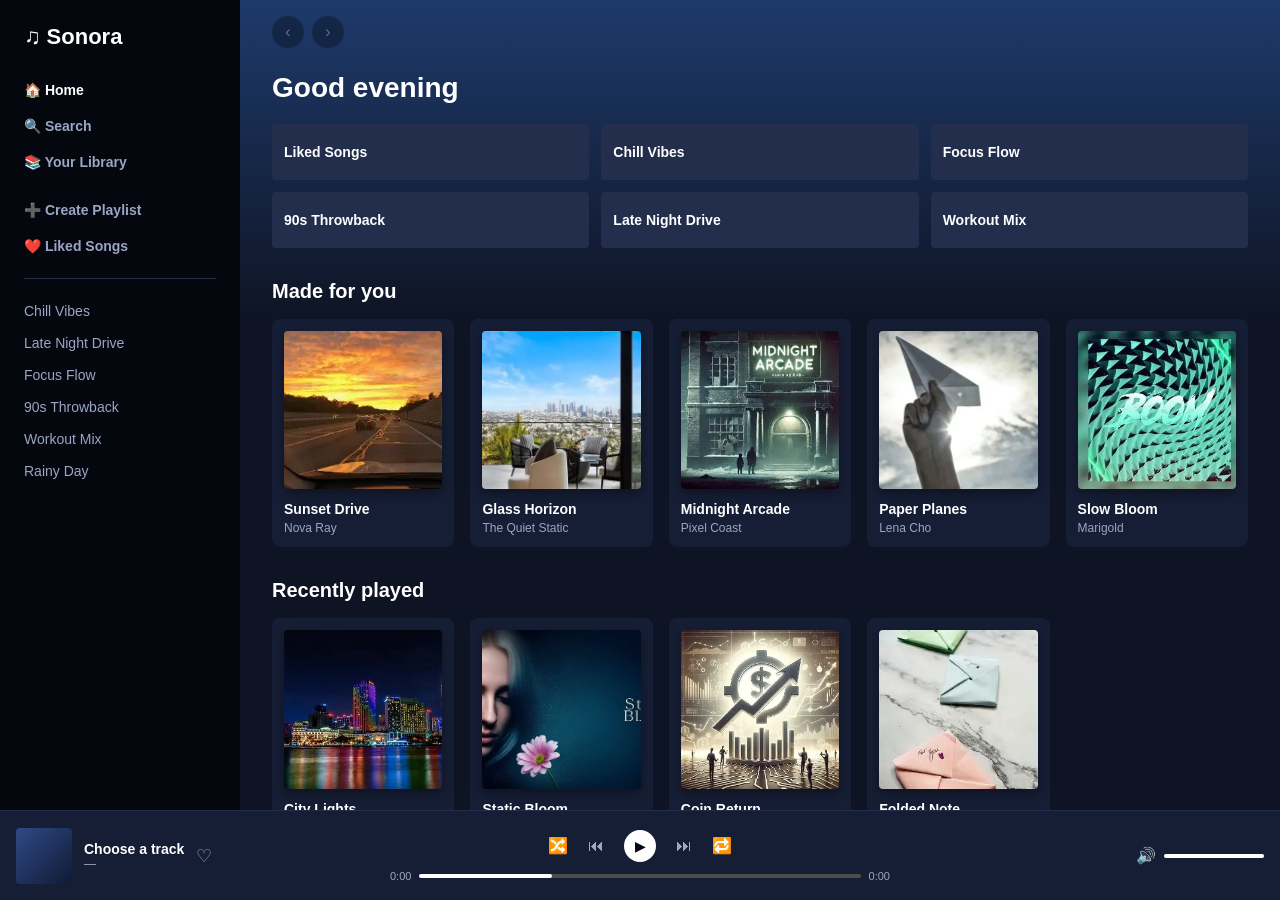
==== sonora/index.html @ f6cf3254 "Organize Sonora app into its own folder" ====
<!DOCTYPE html>
<html lang="en">
<head>
<meta charset="UTF-8">
<meta name="viewport" content="width=device-width, initial-scale=1.0">
<title>Spotify Clone</title>
<link rel="stylesheet" href="style.css">
</head>
<body>

  <div class="app">

    <!-- Sidebar -->
    <aside class="sidebar">
      <div class="logo">♫ Sonora</div>

      <nav class="nav-main">
        <a href="#" class="nav-link active" id="nav-home">🏠 Home</a>
        <a href="#" class="nav-link" id="nav-search">🔍 Search</a>
        <a href="#" class="nav-link" id="nav-library">📚 Your Library</a>
      </nav>

      <div class="nav-secondary">
        <a href="#" class="nav-link" id="create-playlist-btn">➕ Create Playlist</a>
        <a href="#" class="nav-link" id="nav-liked">❤️ Liked Songs</a>
      </div>

      <hr class="divider">

      <ul class="playlist-list" id="playlist-list">
        <li data-playlist="Chill Vibes">Chill Vibes</li>
        <li data-playlist="Late Night Drive">Late Night Drive</li>
        <li data-playlist="Focus Flow">Focus Flow</li>
        <li data-playlist="90s Throwback">90s Throwback</li>
        <li data-playlist="Workout Mix">Workout Mix</li>
        <li data-playlist="Rainy Day">Rainy Day</li>
      </ul>
    </aside>

    <!-- Main content -->
    <main class="main">
      <header class="topbar">
        <div class="nav-arrows">
          <button class="round-btn" id="back-btn">‹</button>
          <button class="round-btn" id="forward-btn">›</button>
        </div>
      </header>

      <section class="content" id="home-view">
        <h1 class="greeting">Good evening</h1>

        <div class="quick-grid">
          <div class="quick-card">Liked Songs</div>
          <div class="quick-card">Chill Vibes</div>
          <div class="quick-card">Focus Flow</div>
          <div class="quick-card">90s Throwback</div>
          <div class="quick-card">Late Night Drive</div>
          <div class="quick-card">Workout Mix</div>
        </div>

        <h2 class="section-title">Made for you</h2>
        <div class="card-row" id="made-for-you">
          <div class="album-card" data-track="0">
            <div class="album-art" style="background-image: url('images/covers/sunset-drive.jpg');"></div>
            <div class="album-name">Sunset Drive</div>
            <div class="album-desc">Nova Ray</div>
          </div>
          <div class="album-card" data-track="1">
            <div class="album-art" style="background-image: url('images/covers/glass-horizon.jpg');"></div>
            <div class="album-name">Glass Horizon</div>
            <div class="album-desc">The Quiet Static</div>
          </div>
          <div class="album-card" data-track="2">
            <div class="album-art" style="background-image: url('images/covers/midnight-arcade.jpg');"></div>
            <div class="album-name">Midnight Arcade</div>
            <div class="album-desc">Pixel Coast</div>
          </div>
          <div class="album-card" data-track="3">
            <div class="album-art" style="background-image: url('images/covers/paper-planes.jpg');"></div>
            <div class="album-name">Paper Planes</div>
            <div class="album-desc">Lena Cho</div>
          </div>
          <div class="album-card" data-track="4">
            <div class="album-art" style="background-image: url('images/covers/slow-bloom.jpg');"></div>
            <div class="album-name">Slow Bloom</div>
            <div class="album-desc">Marigold</div>
          </div>
        </div>

        <h2 class="section-title">Recently played</h2>
        <div class="card-row" id="recently-played">
          <div class="album-card" data-track="5">
            <div class="album-art" style="background-image: url('images/covers/city-lights.jpg');"></div>
            <div class="album-name">City Lights</div>
            <div class="album-desc">Nova Ray</div>
          </div>
          <div class="album-card" data-track="6">
            <div class="album-art" style="background-image: url('images/covers/static-bloom.jpg');"></div>
            <div class="album-name">Static Bloom</div>
            <div class="album-desc">The Quiet Static</div>
          </div>
          <div class="album-card" data-track="7">
            <div class="album-art" style="background-image: url('images/covers/coin-return.jpg');"></div>
            <div class="album-name">Coin Return</div>
            <div class="album-desc">Pixel Coast</div>
          </div>
          <div class="album-card" data-track="8">
            <div class="album-art" style="background-image: url('images/covers/folded-note.jpg');"></div>
            <div class="album-name">Folded Note</div>
            <div class="album-desc">Lena Cho</div>
          </div>
        </div>
      </section>

      <section class="content" id="search-view" style="display:none;">
        <input
          type="text"
          id="search-input"
          class="search-input"
          placeholder="What do you want to listen to?"
          autocomplete="off"
        >
        <h2 class="section-title">Results</h2>
        <div class="card-row" id="search-results"></div>
        <p class="search-empty" id="search-empty" style="display:none;">No results found.</p>
      </section>

      <section class="content" id="liked-view" style="display:none;">
        <h1 class="greeting">Liked Songs</h1>
        <p class="drag-hint">Drag tracks to reorder your queue.</p>
        <ul class="liked-list" id="liked-list"></ul>
      </section>

      <section class="content" id="library-view" style="display:none;">
        <h1 class="greeting">Your Library</h1>
        <div class="card-row" id="library-grid"></div>
      </section>
    </main>
  </div>

  <!-- Now playing bar -->
  <footer class="now-playing">
    <div class="np-track">
      <div class="np-art" id="np-art"></div>
      <div class="np-info">
        <div class="np-title" id="np-title">Choose a track</div>
        <div class="np-artist" id="np-artist">—</div>
      </div>
      <button class="like-btn" id="like-btn">♡</button>
    </div>

    <div class="np-controls">
      <div class="np-buttons">
        <button class="ctrl-btn" id="shuffle-btn">🔀</button>
        <button class="ctrl-btn" id="prev-btn">⏮</button>
        <button class="ctrl-btn play-btn" id="play-btn">▶</button>
        <button class="ctrl-btn" id="next-btn">⏭</button>
        <button class="ctrl-btn" id="repeat-btn">🔁</button>
      </div>
      <div class="np-seek">
        <span class="time" id="time-current">0:00</span>
        <div class="seek-bar" id="seek-bar"><div class="seek-fill" id="seek-fill"></div></div>
        <span class="time" id="time-total">0:00</span>
      </div>
    </div>

    <div class="np-extra">
      <button class="ctrl-btn" id="mute-btn">🔊</button>
      <div class="volume-bar" id="volume-bar"><div class="volume-fill" id="volume-fill"></div></div>
    </div>
  </footer>

  <audio id="audio-player"></audio>

  <script src="script.js"></script>
</body>
</html>
---- sonora/style.css ----
:root {
  --bg-black: #05070f;
  --bg-base: #0e1424;
  --bg-elevated: #161e35;
  --bg-highlight: #232e4d;
  --text-primary: #ffffff;
  --text-secondary: #9aa6c4;
  --accent: #3b82f6;
  --sidebar-width: 240px;
  --now-playing-height: 90px;
}

* { margin: 0; padding: 0; box-sizing: border-box; }

body {
  font-family: -apple-system, "Segoe UI", Helvetica, Arial, sans-serif;
  background: var(--bg-black);
  color: var(--text-primary);
  height: 100vh;
  overflow: hidden;
}

.app {
  display: flex;
  height: calc(100vh - var(--now-playing-height));
}

/* Sidebar */
.sidebar {
  width: var(--sidebar-width);
  background: var(--bg-black);
  padding: 24px 12px;
  display: flex;
  flex-direction: column;
  overflow-y: auto;
}

.logo {
  font-size: 22px;
  font-weight: 700;
  padding: 0 12px 24px;
}

.nav-main, .nav-secondary {
  display: flex;
  flex-direction: column;
  gap: 4px;
}

.nav-secondary { margin-top: 16px; }

.nav-link {
  color: var(--text-secondary);
  text-decoration: none;
  font-size: 14px;
  font-weight: 600;
  padding: 8px 12px;
  border-radius: 4px;
  transition: color 0.2s ease;
}

.nav-link:hover, .nav-link.active {
  color: var(--text-primary);
}

.divider {
  border: none;
  border-top: 1px solid var(--bg-highlight);
  margin: 16px 12px;
}

.playlist-list {
  list-style: none;
  overflow-y: auto;
  padding: 0 12px;
}

.playlist-list li {
  color: var(--text-secondary);
  font-size: 14px;
  padding: 8px 0;
  cursor: pointer;
  transition: color 0.2s ease;
}

.playlist-list li:hover {
  color: var(--text-primary);
}

/* Main */
.main {
  flex: 1;
  overflow-y: auto;
  background: linear-gradient(180deg, #1e3a6b 0%, var(--bg-base) 320px);
}

.topbar {
  display: flex;
  justify-content: space-between;
  align-items: center;
  padding: 16px 32px;
  position: sticky;
  top: 0;
  z-index: 5;
}

.nav-arrows { display: flex; gap: 8px; }

.round-btn {
  width: 32px;
  height: 32px;
  border-radius: 50%;
  border: none;
  background: rgba(0,0,0,0.6);
  color: var(--text-primary);
  cursor: pointer;
  font-size: 16px;
}

.round-btn:disabled {
  color: var(--text-secondary);
  cursor: default;
  opacity: 0.5;
}

.content { padding: 8px 32px 32px; }

.greeting {
  font-size: 28px;
  font-weight: 700;
  margin-bottom: 20px;
}

.quick-grid {
  display: grid;
  grid-template-columns: repeat(2, 1fr);
  gap: 12px;
  margin-bottom: 32px;
}

@media (min-width: 900px) {
  .quick-grid { grid-template-columns: repeat(3, 1fr); }
}

.quick-card {
  background: var(--bg-highlight);
  border-radius: 4px;
  padding: 12px;
  font-weight: 700;
  font-size: 14px;
  cursor: pointer;
  height: 56px;
  display: flex;
  align-items: center;
  transition: background 0.2s ease;
}

.quick-card:hover {
  background: #2c3c66;
}

.section-title {
  font-size: 20px;
  font-weight: 700;
  margin-bottom: 16px;
}

.search-input {
  width: 100%;
  max-width: 400px;
  background: var(--bg-elevated);
  border: none;
  border-radius: 24px;
  padding: 14px 20px;
  color: var(--text-primary);
  font-size: 15px;
  margin-bottom: 32px;
  outline: none;
}

.search-input::placeholder {
  color: var(--text-secondary);
}

.search-input:focus {
  box-shadow: 0 0 0 2px var(--text-primary);
}

.search-empty {
  color: var(--text-secondary);
  font-size: 14px;
}

.drag-hint {
  color: var(--text-secondary);
  font-size: 13px;
  margin-bottom: 20px;
}

.liked-list {
  list-style: none;
  max-width: 700px;
}

.liked-row {
  display: flex;
  align-items: center;
  gap: 16px;
  padding: 10px 12px;
  border-radius: 4px;
  cursor: grab;
  transition: background 0.15s ease;
}

.liked-row:hover {
  background: var(--bg-highlight);
}

.liked-row.dragging {
  opacity: 0.4;
}

.liked-row.drag-over {
  border-top: 2px solid var(--accent);
}

.drag-handle {
  color: var(--text-secondary);
  font-size: 14px;
  user-select: none;
}

.liked-art {
  width: 40px;
  height: 40px;
  border-radius: 4px;
  background: linear-gradient(135deg, #2f4a86 0%, #101a35 100%);
  background-size: cover;
  background-position: center;
  flex-shrink: 0;
}

.liked-info { flex: 1; min-width: 0; }

.liked-title {
  font-size: 14px;
  font-weight: 600;
  white-space: nowrap;
  overflow: hidden;
  text-overflow: ellipsis;
}

.liked-artist {
  font-size: 12px;
  color: var(--text-secondary);
}

.liked-remove {
  background: none;
  border: none;
  color: var(--text-secondary);
  font-size: 16px;
  cursor: pointer;
}

.liked-remove:hover {
  color: var(--text-primary);
}

.liked-empty {
  color: var(--text-secondary);
  font-size: 14px;
}

.card-row {
  display: grid;
  grid-template-columns: repeat(auto-fill, minmax(160px, 1fr));
  gap: 16px;
  margin-bottom: 32px;
}

.album-card {
  background: var(--bg-elevated);
  border-radius: 8px;
  padding: 12px;
  cursor: pointer;
  transition: background 0.2s ease;
  position: relative;
}

.card-like-btn {
  position: absolute;
  top: 20px;
  right: 20px;
  background: rgba(0,0,0,0.6);
  border: none;
  color: var(--text-primary);
  font-size: 15px;
  width: 28px;
  height: 28px;
  border-radius: 50%;
  cursor: pointer;
  display: flex;
  align-items: center;
  justify-content: center;
  opacity: 0;
  transition: opacity 0.15s ease;
}

.album-card:hover .card-like-btn {
  opacity: 1;
}

.card-like-btn.liked {
  opacity: 1;
}

.album-card:hover {
  background: var(--bg-highlight);
}

.card-add-btn {
  position: absolute;
  top: 20px;
  right: 56px;
  background: rgba(0,0,0,0.6);
  border: none;
  color: var(--text-primary);
  font-size: 13px;
  width: 28px;
  height: 28px;
  border-radius: 50%;
  cursor: pointer;
  display: flex;
  align-items: center;
  justify-content: center;
  opacity: 0;
  transition: opacity 0.15s ease;
}

.album-card:hover .card-add-btn {
  opacity: 1;
}

.liked-add-btn {
  background: none;
  border: none;
  color: var(--text-secondary);
  font-size: 14px;
  cursor: pointer;
  margin-right: 4px;
}

.liked-add-btn:hover {
  color: var(--text-primary);
}

.add-to-playlist-menu {
  position: absolute;
  background: var(--bg-elevated);
  border: 1px solid var(--bg-highlight);
  border-radius: 6px;
  box-shadow: 0 8px 24px rgba(0,0,0,0.5);
  min-width: 200px;
  max-height: 260px;
  overflow-y: auto;
  z-index: 100;
  padding: 6px 0;
}

.add-menu-item {
  padding: 8px 14px;
  font-size: 13px;
  color: var(--text-primary);
  cursor: pointer;
  display: flex;
  gap: 8px;
  align-items: center;
}

.add-menu-item:hover {
  background: var(--bg-highlight);
}

.add-menu-item span {
  width: 14px;
  color: var(--accent);
  font-weight: 700;
}

.add-menu-empty {
  padding: 8px 14px;
  font-size: 13px;
  color: var(--text-secondary);
}

.add-menu-divider {
  border: none;
  border-top: 1px solid var(--bg-highlight);
  margin: 4px 0;
}

.add-menu-new {
  color: var(--accent);
  font-weight: 600;
}

.album-art {
  width: 100%;
  aspect-ratio: 1;
  background-color: #101a35;
  background-image: linear-gradient(135deg, #2f4a86 0%, #101a35 100%);
  background-size: cover;
  background-position: center;
  border-radius: 4px;
  margin-bottom: 12px;
  box-shadow: 0 4px 12px rgba(0,0,0,0.4);
}

.album-name {
  font-size: 14px;
  font-weight: 600;
  margin-bottom: 4px;
}

.album-desc {
  font-size: 12px;
  color: var(--text-secondary);
}

/* Now playing bar */
.now-playing {
  height: var(--now-playing-height);
  background: var(--bg-elevated);
  border-top: 1px solid var(--bg-highlight);
  display: grid;
  grid-template-columns: 1fr 2fr 1fr;
  align-items: center;
  padding: 0 16px;
}

.np-track {
  display: flex;
  align-items: center;
  gap: 12px;
}

.np-art {
  width: 56px;
  height: 56px;
  background: linear-gradient(135deg, #2f4a86 0%, #101a35 100%);
  background-size: cover;
  background-position: center;
  border-radius: 4px;
}

.np-title { font-size: 14px; font-weight: 600; }
.np-artist { font-size: 12px; color: var(--text-secondary); }

.like-btn {
  background: none;
  border: none;
  color: var(--text-secondary);
  font-size: 18px;
  cursor: pointer;
}

.np-controls {
  display: flex;
  flex-direction: column;
  align-items: center;
  gap: 8px;
}

.np-buttons { display: flex; align-items: center; gap: 20px; }

.ctrl-btn {
  background: none;
  border: none;
  color: var(--text-secondary);
  font-size: 16px;
  cursor: pointer;
}

.ctrl-btn:hover { color: var(--text-primary); }

.ctrl-active {
  color: var(--accent) !important;
}

.play-btn {
  background: var(--text-primary);
  color: var(--bg-black);
  border-radius: 50%;
  width: 32px;
  height: 32px;
  font-size: 14px;
}

.np-seek {
  display: flex;
  align-items: center;
  gap: 8px;
  width: 100%;
  max-width: 500px;
}

.time { font-size: 11px; color: var(--text-secondary); }

.seek-bar, .volume-bar {
  flex: 1;
  height: 4px;
  background: #4d4d4d;
  border-radius: 2px;
  cursor: pointer;
  position: relative;
}

.seek-fill {
  width: 30%;
  height: 100%;
  background: var(--text-primary);
  border-radius: 2px;
}

.np-extra {
  display: flex;
  align-items: center;
  gap: 8px;
  justify-self: end;
}

.volume-bar { width: 100px; }

.volume-fill {
  width: 70%;
  height: 100%;
  background: var(--text-primary);
  border-radius: 2px;
}

/* Responsive */
@media (max-width: 768px) {
  .sidebar { display: none; }
  .np-seek { display: none; }
}
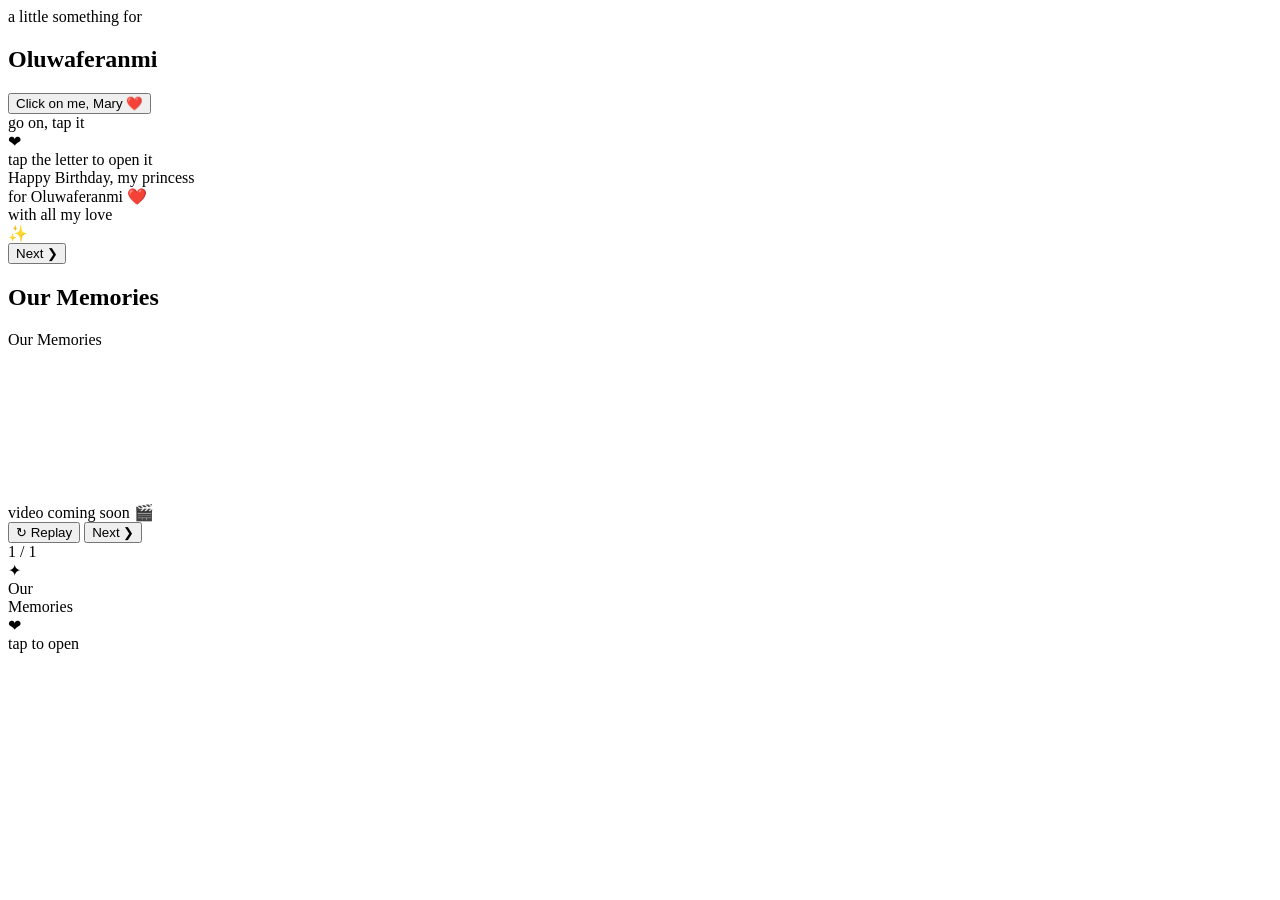
==== commit bdf62c81: "Merge branch 'main' of https://github.com/ayanfe-23/frontend-repository" ====
--- a/sonora/index.html
+++ b/sonora/index.html
@@ -1,177 +1,106 @@
-<!DOCTYPE html>
-<html lang="en">
-<head>
-<meta charset="UTF-8">
-<meta name="viewport" content="width=device-width, initial-scale=1.0">
-<title>Spotify Clone</title>
-<link rel="stylesheet" href="style.css">
-</head>
-<body>
-
-  <div class="app">
-
-    <!-- Sidebar -->
-    <aside class="sidebar">
-      <div class="logo">♫ Sonora</div>
-
-      <nav class="nav-main">
-        <a href="#" class="nav-link active" id="nav-home">🏠 Home</a>
-        <a href="#" class="nav-link" id="nav-search">🔍 Search</a>
-        <a href="#" class="nav-link" id="nav-library">📚 Your Library</a>
-      </nav>
-
-      <div class="nav-secondary">
-        <a href="#" class="nav-link" id="create-playlist-btn">➕ Create Playlist</a>
-        <a href="#" class="nav-link" id="nav-liked">❤️ Liked Songs</a>
-      </div>
-
-      <hr class="divider">
-
-      <ul class="playlist-list" id="playlist-list">
-        <li data-playlist="Chill Vibes">Chill Vibes</li>
-        <li data-playlist="Late Night Drive">Late Night Drive</li>
-        <li data-playlist="Focus Flow">Focus Flow</li>
-        <li data-playlist="90s Throwback">90s Throwback</li>
-        <li data-playlist="Workout Mix">Workout Mix</li>
-        <li data-playlist="Rainy Day">Rainy Day</li>
-      </ul>
-    </aside>
-
-    <!-- Main content -->
-    <main class="main">
-      <header class="topbar">
-        <div class="nav-arrows">
-          <button class="round-btn" id="back-btn">‹</button>
-          <button class="round-btn" id="forward-btn">›</button>
-        </div>
-      </header>
-
-      <section class="content" id="home-view">
-        <h1 class="greeting">Good evening</h1>
-
-        <div class="quick-grid">
-          <div class="quick-card">Liked Songs</div>
-          <div class="quick-card">Chill Vibes</div>
-          <div class="quick-card">Focus Flow</div>
-          <div class="quick-card">90s Throwback</div>
-          <div class="quick-card">Late Night Drive</div>
-          <div class="quick-card">Workout Mix</div>
-        </div>
-
-        <h2 class="section-title">Made for you</h2>
-        <div class="card-row" id="made-for-you">
-          <div class="album-card" data-track="0">
-            <div class="album-art" style="background-image: url('images/covers/sunset-drive.jpg');"></div>
-            <div class="album-name">Sunset Drive</div>
-            <div class="album-desc">Nova Ray</div>
-          </div>
-          <div class="album-card" data-track="1">
-            <div class="album-art" style="background-image: url('images/covers/glass-horizon.jpg');"></div>
-            <div class="album-name">Glass Horizon</div>
-            <div class="album-desc">The Quiet Static</div>
-          </div>
-          <div class="album-card" data-track="2">
-            <div class="album-art" style="background-image: url('images/covers/midnight-arcade.jpg');"></div>
-            <div class="album-name">Midnight Arcade</div>
-            <div class="album-desc">Pixel Coast</div>
-          </div>
-          <div class="album-card" data-track="3">
-            <div class="album-art" style="background-image: url('images/covers/paper-planes.jpg');"></div>
-            <div class="album-name">Paper Planes</div>
-            <div class="album-desc">Lena Cho</div>
-          </div>
-          <div class="album-card" data-track="4">
-            <div class="album-art" style="background-image: url('images/covers/slow-bloom.jpg');"></div>
-            <div class="album-name">Slow Bloom</div>
-            <div class="album-desc">Marigold</div>
-          </div>
-        </div>
-
-        <h2 class="section-title">Recently played</h2>
-        <div class="card-row" id="recently-played">
-          <div class="album-card" data-track="5">
-            <div class="album-art" style="background-image: url('images/covers/city-lights.jpg');"></div>
-            <div class="album-name">City Lights</div>
-            <div class="album-desc">Nova Ray</div>
-          </div>
-          <div class="album-card" data-track="6">
-            <div class="album-art" style="background-image: url('images/covers/static-bloom.jpg');"></div>
-            <div class="album-name">Static Bloom</div>
-            <div class="album-desc">The Quiet Static</div>
-          </div>
-          <div class="album-card" data-track="7">
-            <div class="album-art" style="background-image: url('images/covers/coin-return.jpg');"></div>
-            <div class="album-name">Coin Return</div>
-            <div class="album-desc">Pixel Coast</div>
-          </div>
-          <div class="album-card" data-track="8">
-            <div class="album-art" style="background-image: url('images/covers/folded-note.jpg');"></div>
-            <div class="album-name">Folded Note</div>
-            <div class="album-desc">Lena Cho</div>
-          </div>
-        </div>
-      </section>
-
-      <section class="content" id="search-view" style="display:none;">
-        <input
-          type="text"
-          id="search-input"
-          class="search-input"
-          placeholder="What do you want to listen to?"
-          autocomplete="off"
-        >
-        <h2 class="section-title">Results</h2>
-        <div class="card-row" id="search-results"></div>
-        <p class="search-empty" id="search-empty" style="display:none;">No results found.</p>
-      </section>
-
-      <section class="content" id="liked-view" style="display:none;">
-        <h1 class="greeting">Liked Songs</h1>
-        <p class="drag-hint">Drag tracks to reorder your queue.</p>
-        <ul class="liked-list" id="liked-list"></ul>
-      </section>
-
-      <section class="content" id="library-view" style="display:none;">
-        <h1 class="greeting">Your Library</h1>
-        <div class="card-row" id="library-grid"></div>
-      </section>
-    </main>
-  </div>
-
-  <!-- Now playing bar -->
-  <footer class="now-playing">
-    <div class="np-track">
-      <div class="np-art" id="np-art"></div>
-      <div class="np-info">
-        <div class="np-title" id="np-title">Choose a track</div>
-        <div class="np-artist" id="np-artist">—</div>
-      </div>
-      <button class="like-btn" id="like-btn">♡</button>
-    </div>
-
-    <div class="np-controls">
-      <div class="np-buttons">
-        <button class="ctrl-btn" id="shuffle-btn">🔀</button>
-        <button class="ctrl-btn" id="prev-btn">⏮</button>
-        <button class="ctrl-btn play-btn" id="play-btn">▶</button>
-        <button class="ctrl-btn" id="next-btn">⏭</button>
-        <button class="ctrl-btn" id="repeat-btn">🔁</button>
-      </div>
-      <div class="np-seek">
-        <span class="time" id="time-current">0:00</span>
-        <div class="seek-bar" id="seek-bar"><div class="seek-fill" id="seek-fill"></div></div>
-        <span class="time" id="time-total">0:00</span>
-      </div>
-    </div>
-
-    <div class="np-extra">
-      <button class="ctrl-btn" id="mute-btn">🔊</button>
-      <div class="volume-bar" id="volume-bar"><div class="volume-fill" id="volume-fill"></div></div>
-    </div>
-  </footer>
-
-  <audio id="audio-player"></audio>
-
-  <script src="script.js"></script>
-</body>
+<!DOCTYPE html>
+<html lang="en">
+<head>
+<meta charset="UTF-8">
+<meta name="viewport" content="width=device-width, initial-scale=1.0">
+<title>Happy Birthday, Oluwaferanmi</title>
+<link rel="preconnect" href="https://fonts.googleapis.com">
+<link rel="preconnect" href="https://fonts.gstatic.com" crossorigin>
+<link href="https://fonts.googleapis.com/css2?family=Great+Vibes&family=Cormorant+Garamond:ital,wght@0,400;0,500;0,600;1,400;1,500&family=Italiana&display=swap" rel="stylesheet">
+<link rel="stylesheet" href="index.css">
+</head>
+<body>
+
+<!-- ============ SCENE 1: LANDING ============ -->
+<section id="landing" class="scene active">
+  <div class="stars" id="stars"></div>
+  <div class="landing-inner">
+    <div class="eyebrow-script">a little something for</div>
+    <h1 class="landing-title">Oluwaferanmi</h1>
+    <button class="open-btn" id="openBtn" aria-label="Click on me, Mary">
+      Click on me, Mary <span class="heart-tiny">❤️</span>
+    </button>
+    <div class="landing-hint">go on, tap it</div>
+  </div>
+</section>
+
+<!-- ============ SCENE 1.5: COUNTDOWN + REVEAL ============ -->
+<section id="countdownScene" class="scene">
+  <div class="countdown-text" id="countdownText"></div>
+</section>
+
+<!-- ============ SCENE 2: LETTER ============ -->
+<section id="letterScene" class="scene">
+  <div class="envelope-wrap" id="envelopeWrap">
+    <div class="envelope" id="envelope" role="button" aria-label="Tap to open the letter" tabindex="0">
+      <div class="env-body"></div>
+      <div class="env-flap" id="envFlap"></div>
+      <div class="seal" id="seal">❤</div>
+    </div>
+    <div class="tap-hint">tap the letter to open it</div>
+  </div>
+
+  <div class="letter-stage">
+    <div class="letter-paper" id="letterPaper">
+      <div class="letter-inner">
+        <div class="letter-heading">Happy Birthday, my princess</div>
+        <div class="letter-sub">for Oluwaferanmi ❤️</div>
+
+        <div class="letter-body" id="letterBody">
+          <!-- paragraphs injected by JS so we can reveal them line by line -->
+        </div>
+
+        <div class="letter-signoff">with all my love</div>
+        <div class="scroll-note">✨</div>
+        <button class="continue-btn" id="continueBtn">Next ❯</button>
+      </div>
+    </div>
+  </div>
+</section>
+
+<!-- ============ SCENE 3: MEMORIES BOOK ============ -->
+<section id="bookScene" class="scene">
+  <div class="book-wrap">
+    <h2 class="book-title">Our Memories</h2>
+
+    <div class="book-stage" id="bookStage">
+
+      <!-- open pages sit underneath, always present -->
+      <div class="book-pages">
+        <div class="page-corner tl">Our Memories</div>
+        <div class="video-frame">
+          <video id="memoryVideo" playsinline preload="auto"></video>
+          <img id="memoryImage" class="memory-image" alt="">
+          <div class="video-placeholder" id="videoPlaceholder">video coming soon 🎬</div>
+          <button class="skip-btn replay-btn" id="replayBtn">↻ Replay</button>
+          <button class="skip-btn" id="skipBtn">Next ❯</button>
+        </div>
+        <div class="page-corner br" id="pageCounter">1 / 1</div>
+      </div>
+
+      <!-- closed red cover sits on top, opens on tap -->
+      <div class="book-cover" id="bookCover" role="button" tabindex="0" aria-label="Tap to open the book">
+        <div class="cover-spine"></div>
+        <div class="cover-frame">
+          <div class="cover-ornament top">✦</div>
+          <div class="cover-title">Our<br>Memories</div>
+          <div class="cover-ornament bottom">❤</div>
+        </div>
+        <div class="cover-hint">tap to open</div>
+      </div>
+
+    </div>
+  </div>
+</section>
+
+<!-- ============ SCENE 4: FLOWERS + FINAL MESSAGE ============ -->
+<section id="finaleScene" class="scene">
+  <div class="finale-inner">
+    <div class="flower-heart" id="flowerHeart"></div>
+    <div class="finale-message" id="finaleMessage"></div>
+  </div>
+</section>
+
+<script src="index.js"></script>
+</body>
 </html>
